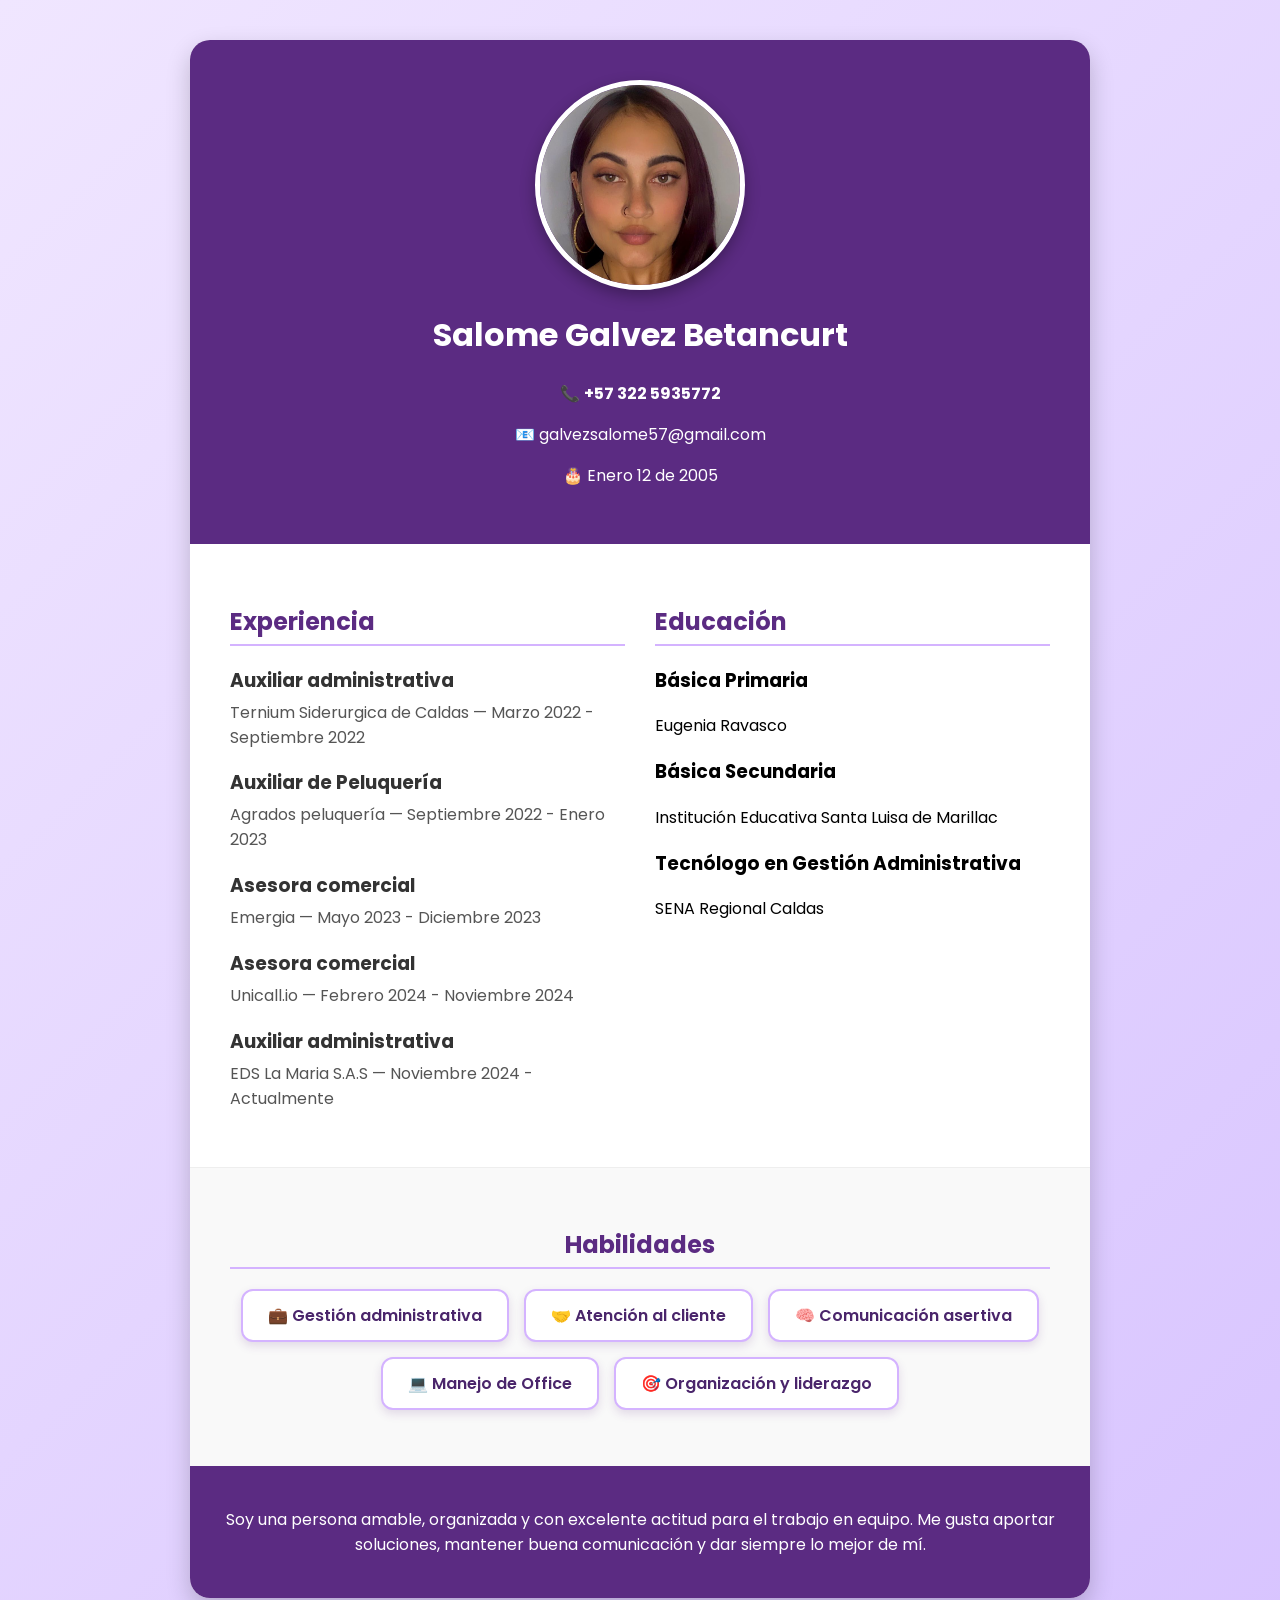
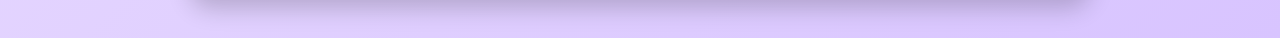
==== index.html @ cfd9fc8f "Actualizo hoja de vida" ====
<!DOCTYPE html>
<html lang="es">
<head>
  <meta charset="UTF-8">
  <meta name="viewport" content="width=device-width, initial-scale=1.0">
  <title>Hoja de vida - Salome Galvez</title>
  <link rel="stylesheet" href="style.css">
  <link href="https://fonts.googleapis.com/css2?family=Poppins:wght@400;600&display=swap" rel="stylesheet">
</head>
<body>
  <div class="cv-container">

    <header class="seccion-superior fade-in">
      <img src="img.jpg" alt="Foto de Salome Galvez" class="foto-perfil">
      <h1>Salome Galvez Betancurt</h1>
      <p>
        📞 <a href="https://wa.me/573225935772" target="_blank" class="link-whatsapp">
          +57 322 5935772
        </a>
      </p>
      <p>📧 galvezsalome57@gmail.com</p>
      <p>🎂 Enero 12 de 2005</p>
    </header>

    <main class="seccion-inferior fade-in">
      <section>
        <h2>Experiencia</h2>
        <div class="job">
          <h3>Auxiliar administrativa</h3>
          <p>Ternium Siderurgica de Caldas — Marzo 2022 - Septiembre 2022</p>
        </div>
        <div class="job">
          <h3>Auxiliar de Peluquería</h3>
          <p>Agrados peluquería — Septiembre 2022 - Enero 2023</p>
        </div>
        <div class="job">
          <h3>Asesora comercial</h3>
          <p>Emergia — Mayo 2023 - Diciembre 2023</p>
        </div>
        <div class="job">
          <h3>Asesora comercial</h3>
          <p>Unicall.io — Febrero 2024 - Noviembre 2024</p>
        </div>
        <div class="job">
          <h3>Auxiliar administrativa</h3>
          <p>EDS La Maria S.A.S — Noviembre 2024 - Actualmente</p>
        </div>
      </section>

      <section>
        <h2>Educación</h2>
        <h3>Básica Primaria</h3>
        <p>Eugenia Ravasco</p>

        <h3>Básica Secundaria</h3>
        <p>Institución Educativa Santa Luisa de Marillac</p>

        <h3>Tecnólogo en Gestión Administrativa</h3>
        <p>SENA Regional Caldas</p>
      </section>
    </main>

<section class="skills fade-in">
      <h2>Habilidades</h2>
      <ul>
        <li>💼 Gestión administrativa</li>
        <li>🤝 Atención al cliente</li>
        <li>🧠 Comunicación asertiva</li>
        <li>💻 Manejo de Office</li>
        <li>🎯 Organización y liderazgo</li>
      </ul>
    </section>

    <footer class="descripcion fade-in">
      <p>
        Soy una persona amable, organizada y con excelente actitud para el trabajo en equipo. 
        Me gusta aportar soluciones, mantener buena comunicación y dar siempre lo mejor de mí.
      </p>
    </footer>

  </div>

  <script src="script.js"></script>
</body>
</html>
---- style.css ----
body {
  font-family: 'Poppins', sans-serif;
  margin: 0;
  background: linear-gradient(135deg, #f0e6ff, #d8c4ff);
  display: flex;
  justify-content: center;
  align-items: flex-start;
  min-height: 100vh;
  padding: 40px 0;
}

/* Efecto hoja flotante */
.cv-container {
  background: white;
  width: 80%;
  max-width: 900px;
  border-radius: 20px;
  box-shadow: 0 10px 25px rgba(0, 0, 0, 0.2);
  overflow: hidden;
  animation: floatIn 1s ease;
}

@keyframes floatIn {
  from { opacity: 0; transform: translateY(40px); }
  to { opacity: 1; transform: translateY(0); }
}

.seccion-superior {
  background-color: #5b2b82;
  color: white;
  text-align: center;
  padding: 40px 0;
}

.foto-perfil {
  width: 200px;           
  height: 200px;          
  border-radius: 50%;
  object-fit: cover;
  border: 5px solid white;
  box-shadow: 0 6px 15px rgba(0, 0, 0, 0.3);
  display: block;
  margin: 0 auto 20px auto;
  transition: transform 0.4s ease;
}

.foto-perfil:hover {
  transform: scale(1.1) rotate(2deg);
}

.link-whatsapp {
  color: #fff;
  text-decoration: none;
  font-weight: bold;
}
.link-whatsapp:hover {
  text-decoration: underline;
}

.seccion-inferior {
  display: grid;
  grid-template-columns: 1fr 1fr;
  gap: 30px;
  padding: 40px;
}

section h2 {
  color: #5b2b82;
  border-bottom: 2px solid #d4b3ff;
  padding-bottom: 5px;
}

.job h3 {
  margin-bottom: 5px;
  color: #333;
}
.job p {
  margin-top: 0;
  color: #555;
}

.skills {
  background: #f9f9f9;
  padding: 40px;
  border-top: 1px solid #eee;
  text-align: center;
}

.skills h2 {
  color: #5b2b82;
  margin-bottom: 20px;
}

.skills ul {
  list-style: none;
  padding: 0;
  display: flex;
  flex-wrap: wrap;
  justify-content: center;
  gap: 15px;
}

.skills li {
  background: white;
  border: 2px solid #d4b3ff;
  color: #4a256b;
  font-weight: 600;
  padding: 12px 25px;
  border-radius: 12px;
  box-shadow: 0 4px 10px rgba(91, 43, 130, 0.15);
  transition: all 0.3s ease;
  cursor: default;
}

/* Animación al pasar el cursor */
.skills li:hover {
  transform: translateY(-5px) scale(1.05);
  background: #5b2b82;
  color: #fff;
  box-shadow: 0 8px 20px rgba(91, 43, 130, 0.3);
}

.descripcion {
  background-color: #5b2b82;
  color: white;
  text-align: center;
  padding: 25px;
  font-size: 16px;
}

/* Animaciones suaves al hacer scroll */
.fade-in {
  opacity: 0;
  transform: translateY(40px);
  transition: all 0.6s ease-out;
}
.fade-in.visible {
  opacity: 1;
  transform: translateY(0);
}

/* Responsivo */
@media (max-width: 768px) {
  .seccion-inferior {
    grid-template-columns: 1fr;
  }
}
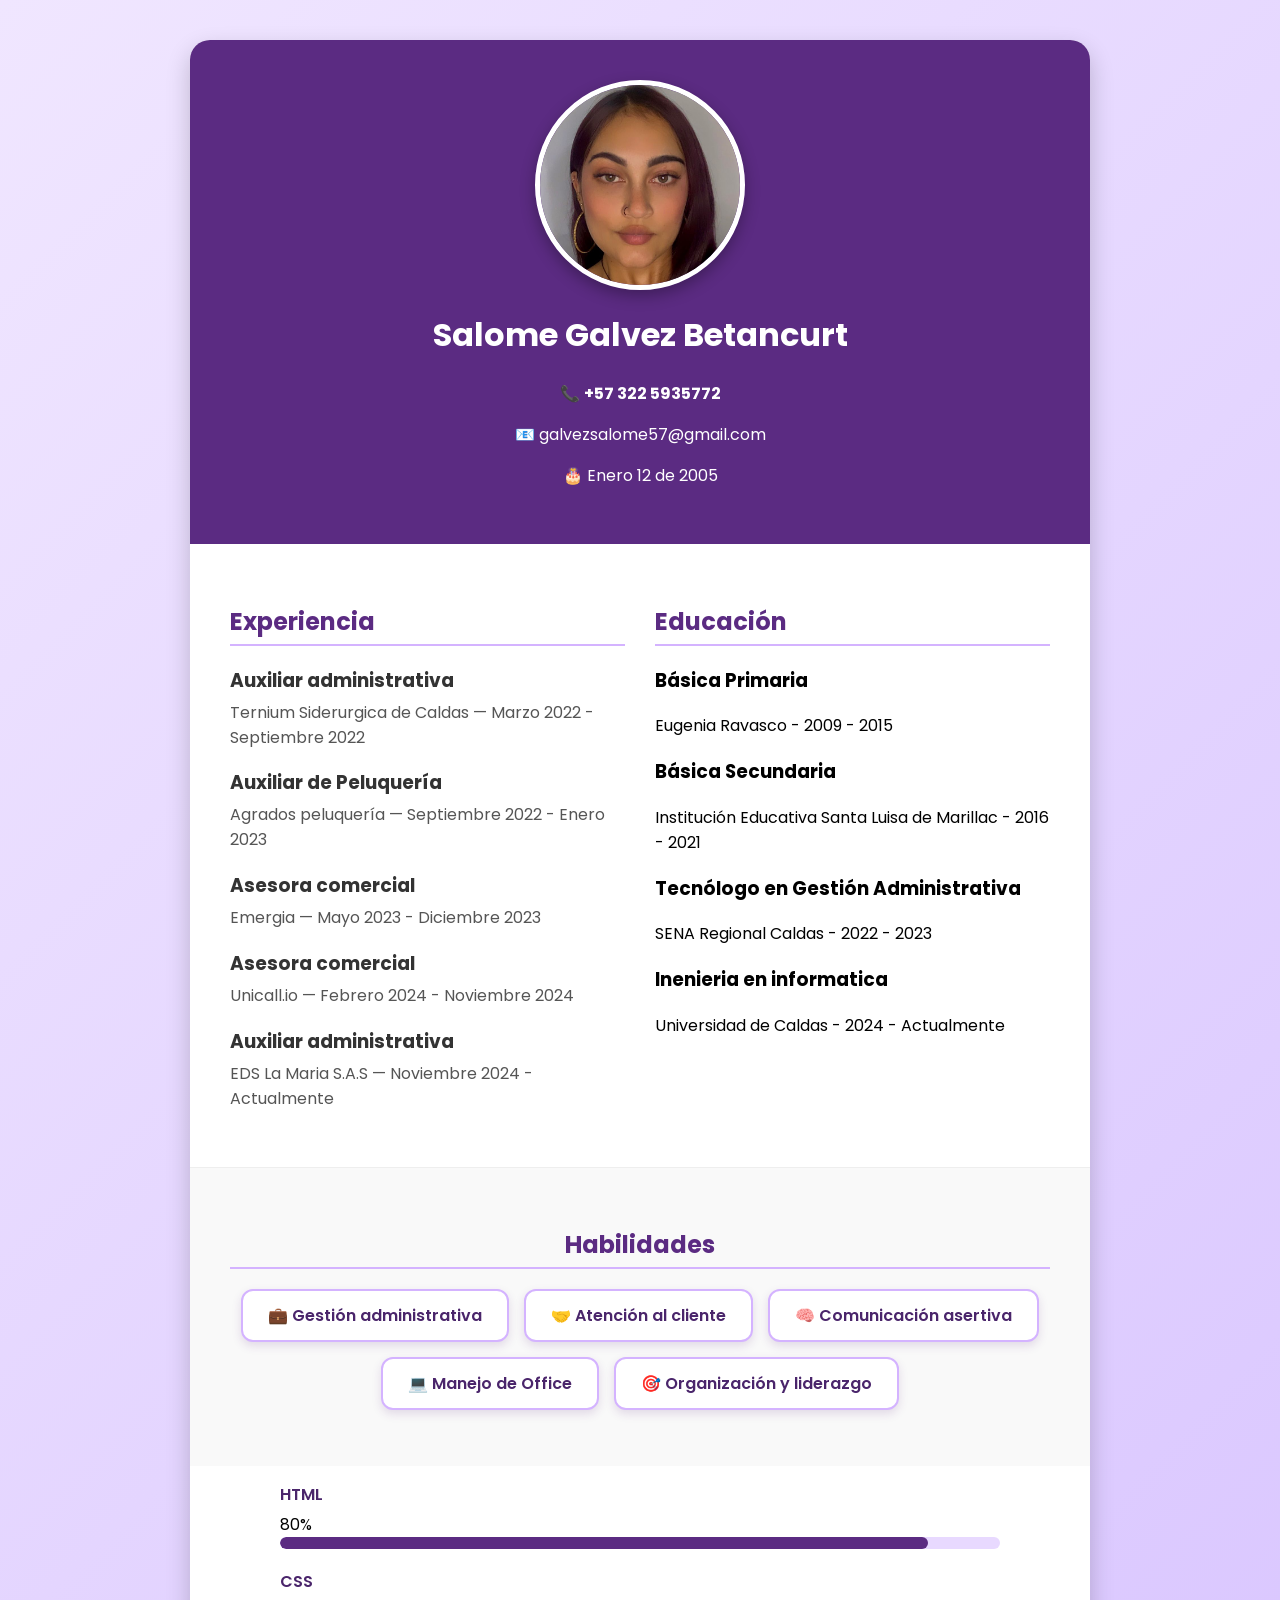
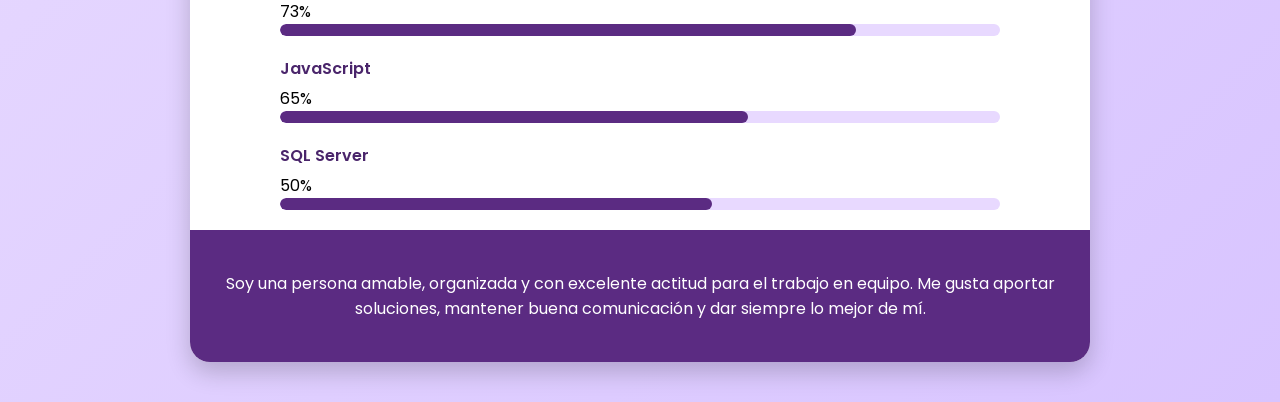
==== commit f51a8c7a: "Hoja de vida actualizada" ====
--- a/index.html
+++ b/index.html
@@ -1,85 +1,147 @@
-<!DOCTYPE html>
-<html lang="es">
-<head>
-  <meta charset="UTF-8">
-  <meta name="viewport" content="width=device-width, initial-scale=1.0">
-  <title>Hoja de vida - Salome Galvez</title>
-  <link rel="stylesheet" href="style.css">
-  <link href="https://fonts.googleapis.com/css2?family=Poppins:wght@400;600&display=swap" rel="stylesheet">
-</head>
-<body>
-  <div class="cv-container">
-
-    <header class="seccion-superior fade-in">
-      <img src="img.jpg" alt="Foto de Salome Galvez" class="foto-perfil">
-      <h1>Salome Galvez Betancurt</h1>
-      <p>
-        📞 <a href="https://wa.me/573225935772" target="_blank" class="link-whatsapp">
-          +57 322 5935772
-        </a>
-      </p>
-      <p>📧 galvezsalome57@gmail.com</p>
-      <p>🎂 Enero 12 de 2005</p>
-    </header>
-
-    <main class="seccion-inferior fade-in">
-      <section>
-        <h2>Experiencia</h2>
-        <div class="job">
-          <h3>Auxiliar administrativa</h3>
-          <p>Ternium Siderurgica de Caldas — Marzo 2022 - Septiembre 2022</p>
-        </div>
-        <div class="job">
-          <h3>Auxiliar de Peluquería</h3>
-          <p>Agrados peluquería — Septiembre 2022 - Enero 2023</p>
-        </div>
-        <div class="job">
-          <h3>Asesora comercial</h3>
-          <p>Emergia — Mayo 2023 - Diciembre 2023</p>
-        </div>
-        <div class="job">
-          <h3>Asesora comercial</h3>
-          <p>Unicall.io — Febrero 2024 - Noviembre 2024</p>
-        </div>
-        <div class="job">
-          <h3>Auxiliar administrativa</h3>
-          <p>EDS La Maria S.A.S — Noviembre 2024 - Actualmente</p>
-        </div>
-      </section>
-
-      <section>
-        <h2>Educación</h2>
-        <h3>Básica Primaria</h3>
-        <p>Eugenia Ravasco</p>
-
-        <h3>Básica Secundaria</h3>
-        <p>Institución Educativa Santa Luisa de Marillac</p>
-
-        <h3>Tecnólogo en Gestión Administrativa</h3>
-        <p>SENA Regional Caldas</p>
-      </section>
-    </main>
-
-<section class="skills fade-in">
-      <h2>Habilidades</h2>
-      <ul>
-        <li>💼 Gestión administrativa</li>
-        <li>🤝 Atención al cliente</li>
-        <li>🧠 Comunicación asertiva</li>
-        <li>💻 Manejo de Office</li>
-        <li>🎯 Organización y liderazgo</li>
-      </ul>
-    </section>
-
-    <footer class="descripcion fade-in">
-      <p>
-        Soy una persona amable, organizada y con excelente actitud para el trabajo en equipo. 
-        Me gusta aportar soluciones, mantener buena comunicación y dar siempre lo mejor de mí.
-      </p>
-    </footer>
-
-  </div>
-
-  <script src="script.js"></script>
-</body>
-</html>+<!DOCTYPE html>
+<html lang="es">
+<head>
+  <meta charset="UTF-8">
+  <meta name="viewport" content="width=device-width, initial-scale=1.0">
+  <title>Hoja de vida - Salome Galvez</title>
+  <link rel="stylesheet" href="style.css">
+  <link href="https://fonts.googleapis.com/css2?family=Poppins:wght@400;600&display=swap" rel="stylesheet">
+</head>
+
+<body>
+  <div class="cv-container">
+
+    <!-- SECCIÓN SUPERIOR -->
+    <header class="seccion-superior fade-in">
+      <img src="img.jpg" alt="Foto de Salome Galvez" class="foto-perfil">
+      <h1>Salome Galvez Betancurt</h1>
+
+      <p>
+        📞 
+        <a href="https://wa.me/573225935772" target="_blank" class="link-whatsapp">
+          +57 322 5935772
+        </a>
+      </p>
+
+      <p>📧 galvezsalome57@gmail.com</p>
+      <p>🎂 Enero 12 de 2005</p>
+    </header>
+
+    <!-- SECCIÓN PRINCIPAL -->
+    <main class="seccion-inferior fade-in">
+
+      <!-- EXPERIENCIA -->
+      <section>
+        <h2>Experiencia</h2>
+
+        <div class="job">
+          <h3>Auxiliar administrativa</h3>
+          <p>Ternium Siderurgica de Caldas — Marzo 2022 - Septiembre 2022</p>
+        </div>
+
+        <div class="job">
+          <h3>Auxiliar de Peluquería</h3>
+          <p>Agrados peluquería — Septiembre 2022 - Enero 2023</p>
+        </div>
+
+        <div class="job">
+          <h3>Asesora comercial</h3>
+          <p>Emergia — Mayo 2023 - Diciembre 2023</p>
+        </div>
+
+        <div class="job">
+          <h3>Asesora comercial</h3>
+          <p>Unicall.io — Febrero 2024 - Noviembre 2024</p>
+        </div>
+
+        <div class="job">
+          <h3>Auxiliar administrativa</h3>
+          <p>EDS La Maria S.A.S — Noviembre 2024 - Actualmente</p>
+        </div>
+      </section>
+
+      <!-- EDUCACIÓN -->
+      <section>
+        <h2>Educación</h2>
+
+        <h3>Básica Primaria</h3>
+        <p>Eugenia Ravasco - 2009 - 2015</p>
+
+        <h3>Básica Secundaria</h3>
+        <p>Institución Educativa Santa Luisa de Marillac - 2016 - 2021</p>
+
+        <h3>Tecnólogo en Gestión Administrativa</h3>
+        <p>SENA Regional Caldas - 2022 - 2023</p>
+
+        <h3>Inenieria en informatica</h3>
+        <p>Universidad de Caldas - 2024 - Actualmente</p>
+      </section>
+    </main>
+
+    <!-- HABILIDADES BLANDAS -->
+    <section class="skills fade-in">
+      <h2>Habilidades</h2>
+      <ul>
+        <li>💼 Gestión administrativa</li>
+        <li>🤝 Atención al cliente</li>
+        <li>🧠 Comunicación asertiva</li>
+        <li>💻 Manejo de Office</li>
+        <li>🎯 Organización y liderazgo</li>
+      </ul>
+    </section>
+
+    <div class="skills-bars">
+
+    <div class="skill">
+        <div class="skill-header">
+            <p class="skill-name">HTML</p>
+            <span class="skill-value">80%</span>
+        </div>
+        <div class="skill-bar">
+            <div class="skill-percentage" style="--percentage: 90%;"></div>
+        </div>
+    </div>
+
+    <div class="skill">
+        <div class="skill-header">
+            <p class="skill-name">CSS</p>
+            <span class="skill-value">73%</span>
+        </div>
+        <div class="skill-bar">
+            <div class="skill-percentage" style="--percentage: 80%;"></div>
+        </div>
+    </div>
+
+    <div class="skill">
+        <div class="skill-header">
+            <p class="skill-name">JavaScript</p>
+            <span class="skill-value">65%</span>
+        </div>
+        <div class="skill-bar">
+            <div class="skill-percentage" style="--percentage: 65%;"></div>
+        </div>
+    </div>
+
+    <div class="skill">
+        <div class="skill-header">
+            <p class="skill-name">SQL Server</p>
+            <span class="skill-value">50%</span>
+        </div>
+        <div class="skill-bar">
+            <div class="skill-percentage" style="--percentage: 60%;"></div>
+        </div>
+    </div>
+</div>
+    <!-- DESCRIPCIÓN FINAL -->
+    <footer class="descripcion fade-in">
+      <p>
+        Soy una persona amable, organizada y con excelente actitud para el trabajo en equipo.
+        Me gusta aportar soluciones, mantener buena comunicación y dar siempre lo mejor de mí.
+      </p>
+    </footer>
+
+  </div>
+
+  <script src="script.js"></script>
+</body>
+</html>
--- a/style.css
+++ b/style.css
@@ -1,147 +1,188 @@
-body {
-  font-family: 'Poppins', sans-serif;
-  margin: 0;
-  background: linear-gradient(135deg, #f0e6ff, #d8c4ff);
-  display: flex;
-  justify-content: center;
-  align-items: flex-start;
-  min-height: 100vh;
-  padding: 40px 0;
-}
-
-/* Efecto hoja flotante */
-.cv-container {
-  background: white;
-  width: 80%;
-  max-width: 900px;
-  border-radius: 20px;
-  box-shadow: 0 10px 25px rgba(0, 0, 0, 0.2);
-  overflow: hidden;
-  animation: floatIn 1s ease;
-}
-
-@keyframes floatIn {
-  from { opacity: 0; transform: translateY(40px); }
-  to { opacity: 1; transform: translateY(0); }
-}
-
-.seccion-superior {
-  background-color: #5b2b82;
-  color: white;
-  text-align: center;
-  padding: 40px 0;
-}
-
-.foto-perfil {
-  width: 200px;           
-  height: 200px;          
-  border-radius: 50%;
-  object-fit: cover;
-  border: 5px solid white;
-  box-shadow: 0 6px 15px rgba(0, 0, 0, 0.3);
-  display: block;
-  margin: 0 auto 20px auto;
-  transition: transform 0.4s ease;
-}
-
-.foto-perfil:hover {
-  transform: scale(1.1) rotate(2deg);
-}
-
-.link-whatsapp {
-  color: #fff;
-  text-decoration: none;
-  font-weight: bold;
-}
-.link-whatsapp:hover {
-  text-decoration: underline;
-}
-
-.seccion-inferior {
-  display: grid;
-  grid-template-columns: 1fr 1fr;
-  gap: 30px;
-  padding: 40px;
-}
-
-section h2 {
-  color: #5b2b82;
-  border-bottom: 2px solid #d4b3ff;
-  padding-bottom: 5px;
-}
-
-.job h3 {
-  margin-bottom: 5px;
-  color: #333;
-}
-.job p {
-  margin-top: 0;
-  color: #555;
-}
-
-.skills {
-  background: #f9f9f9;
-  padding: 40px;
-  border-top: 1px solid #eee;
-  text-align: center;
-}
-
-.skills h2 {
-  color: #5b2b82;
-  margin-bottom: 20px;
-}
-
-.skills ul {
-  list-style: none;
-  padding: 0;
-  display: flex;
-  flex-wrap: wrap;
-  justify-content: center;
-  gap: 15px;
-}
-
-.skills li {
-  background: white;
-  border: 2px solid #d4b3ff;
-  color: #4a256b;
-  font-weight: 600;
-  padding: 12px 25px;
-  border-radius: 12px;
-  box-shadow: 0 4px 10px rgba(91, 43, 130, 0.15);
-  transition: all 0.3s ease;
-  cursor: default;
-}
-
-/* Animación al pasar el cursor */
-.skills li:hover {
-  transform: translateY(-5px) scale(1.05);
-  background: #5b2b82;
-  color: #fff;
-  box-shadow: 0 8px 20px rgba(91, 43, 130, 0.3);
-}
-
-.descripcion {
-  background-color: #5b2b82;
-  color: white;
-  text-align: center;
-  padding: 25px;
-  font-size: 16px;
-}
-
-/* Animaciones suaves al hacer scroll */
-.fade-in {
-  opacity: 0;
-  transform: translateY(40px);
-  transition: all 0.6s ease-out;
-}
-.fade-in.visible {
-  opacity: 1;
-  transform: translateY(0);
-}
-
-/* Responsivo */
-@media (max-width: 768px) {
-  .seccion-inferior {
-    grid-template-columns: 1fr;
-  }
-}+body {
+  font-family: 'Poppins', sans-serif;
+  margin: 0;
+  background: linear-gradient(135deg, #f0e6ff, #d8c4ff);
+  display: flex;
+  justify-content: center;
+  align-items: flex-start;
+  min-height: 100vh;
+  padding: 40px 0;
+}
+
+/* Efecto hoja flotante */
+.cv-container {
+  background: white;
+  width: 80%;
+  max-width: 900px;
+  border-radius: 20px;
+  box-shadow: 0 10px 25px rgba(0, 0, 0, 0.2);
+  overflow: hidden;
+  animation: floatIn 1s ease;
+}
+
+@keyframes floatIn {
+  from { opacity: 0; transform: translateY(40px); }
+  to { opacity: 1; transform: translateY(0); }
+}
+
+.seccion-superior {
+  background-color: #5b2b82;
+  color: white;
+  text-align: center;
+  padding: 40px 0;
+}
+
+.foto-perfil {
+  width: 200px;
+  height: 200px;
+  border-radius: 50%;
+  object-fit: cover;
+  border: 5px solid white;
+  box-shadow: 0 6px 15px rgba(0, 0, 0, 0.3);
+  display: block;
+  margin: 0 auto 20px auto;
+  transition: transform 0.4s ease;
+}
+
+.foto-perfil:hover {
+  transform: scale(1.1) rotate(2deg);
+}
+
+.link-whatsapp {
+  color: #fff;
+  text-decoration: none;
+  font-weight: bold;
+}
+.link-whatsapp:hover {
+  text-decoration: underline;
+}
+
+.seccion-inferior {
+  display: grid;
+  grid-template-columns: 1fr 1fr;
+  gap: 30px;
+  padding: 40px;
+}
+
+section h2 {
+  color: #5b2b82;
+  border-bottom: 2px solid #d4b3ff;
+  padding-bottom: 5px;
+}
+
+.job h3 {
+  margin-bottom: 5px;
+  color: #333;
+}
+.job p {
+  margin-top: 0;
+  color: #555;
+}
+
+.skills {
+  background: #f9f9f9;
+  padding: 40px;
+  border-top: 1px solid #eee;
+  text-align: center;
+}
+
+.skills h2 {
+  color: #5b2b82;
+  margin-bottom: 20px;
+}
+
+/* -----------------------------
+   NUEVAS BARRAS DE HABILIDADES
+-------------------------------- */
+.skills-bars {
+  width: 80%;
+  margin: 0 auto;
+}
+
+.skill {
+  text-align: left;
+  margin-bottom: 20px;
+}
+
+.skill-name {
+  font-weight: 600;
+  color: #4a256b;
+  margin-bottom: 5px;
+}
+
+.skill-bar {
+  width: 100%;
+  height: 12px;
+  background: #e8d9ff;
+  border-radius: 10px;
+  overflow: hidden;
+  position: relative;
+}
+
+.skill-percentage {
+  height: 100%;
+  background: #5b2b82;
+  width: 0;
+  border-radius: 10px;
+  animation: fillBar 2s forwards;
+}
+
+@keyframes fillBar {
+  from { width: 0; }
+  to { width: var(--percentage); }
+}
+
+.skills ul {
+  list-style: none;
+  padding: 0;
+  display: flex;
+  flex-wrap: wrap;
+  justify-content: center;
+  gap: 15px;
+}
+
+.skills li {
+  background: white;
+  border: 2px solid #d4b3ff;
+  color: #4a256b;
+  font-weight: 600;
+  padding: 12px 25px;
+  border-radius: 12px;
+  box-shadow: 0 4px 10px rgba(91, 43, 130, 0.15);
+  transition: all 0.3s ease;
+  cursor: default;
+}
+
+/* Animación al pasar el cursor */
+.skills li:hover {
+  transform: translateY(-5px) scale(1.05);
+  background: #5b2b82;
+  color: #fff;
+  box-shadow: 0 8px 20px rgba(91, 43, 130, 0.3);
+}
+
+.descripcion {
+  background-color: #5b2b82;
+  color: white;
+  text-align: center;
+  padding: 25px;
+  font-size: 16px;
+}
+
+/* Animaciones suaves al hacer scroll */
+.fade-in {
+  opacity: 0;
+  transform: translateY(40px);
+  transition: all 0.6s ease-out;
+}
+.fade-in.visible {
+  opacity: 1;
+  transform: translateY(0);
+}
+
+/* Responsivo */
+@media (max-width: 768px) {
+  .seccion-inferior {
+    grid-template-columns: 1fr;
+  }
+}
